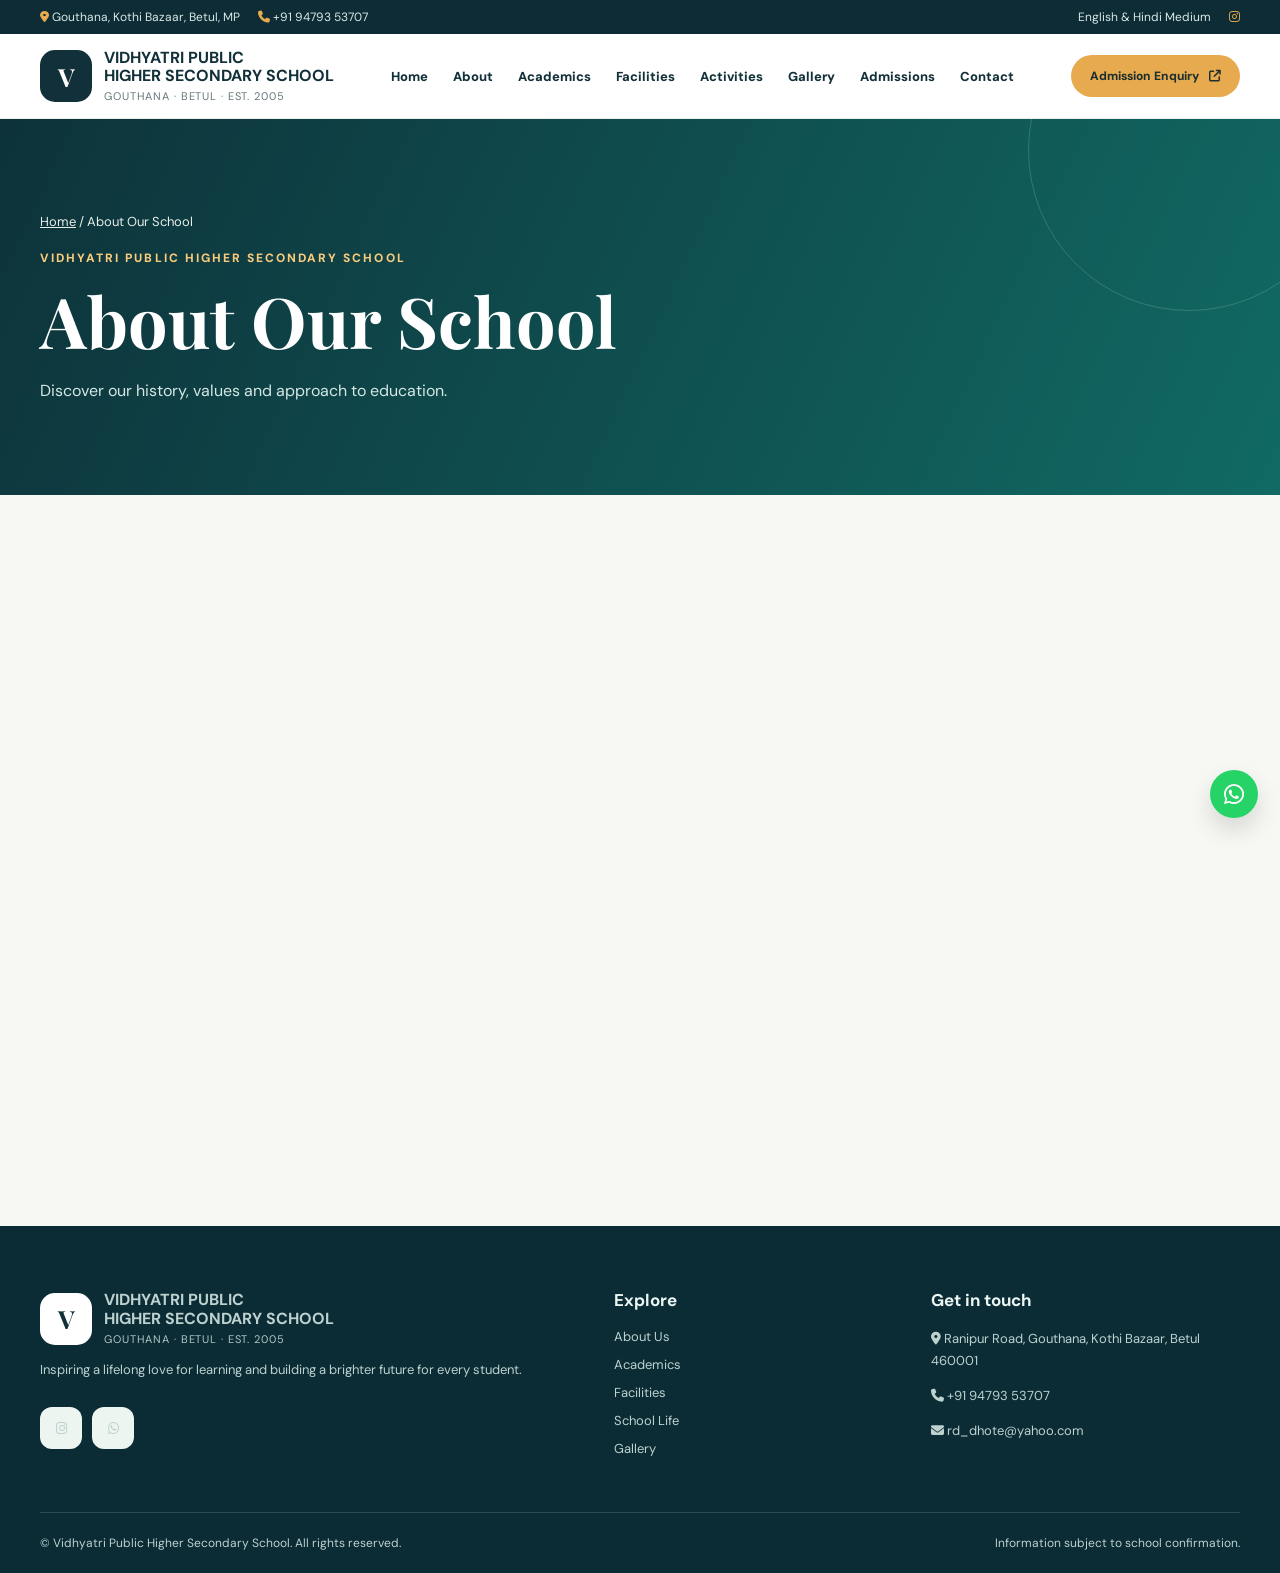
==== about/index.html @ 962dba88 "Add about/index.html for multi-page school website" ====
<!DOCTYPE html><html lang="en"><head><meta charset="UTF-8"><meta name="viewport" content="width=device-width, initial-scale=1"><meta name="theme-color" content="#102d37"><meta name="description" content="Vidhyatri Public Higher Secondary School in Gouthana, Betul. Explore campus, academics, facilities and admissions."><link rel="preconnect" href="https://fonts.googleapis.com"><link rel="preconnect" href="https://fonts.gstatic.com" crossorigin><link href="https://fonts.googleapis.com/css2?family=DM+Sans:wght@400;500;600;700;800&family=Playfair+Display:wght@500;600;700&display=swap" rel="stylesheet"><link rel="stylesheet" href="https://cdnjs.cloudflare.com/ajax/libs/font-awesome/6.7.2/css/all.min.css"><link rel="stylesheet" href="/assets/style.css"><title>About Our School | Vidhyatri Public Higher Secondary School</title></head><body><div class="topbar"><div class="container top-inner"><div class="top-links"><span><i class="fa-solid fa-location-dot"></i> Gouthana, Kothi Bazaar, Betul, MP</span><a href="tel:+919479353707"><i class="fa-solid fa-phone"></i> +91 94793 53707</a></div><div class="top-links"><span>English & Hindi Medium</span><a href="https://www.instagram.com/vidhyatri_public_school_/" target="_blank" rel="noopener" aria-label="Instagram"><i class="fa-brands fa-instagram"></i></a></div></div></div>
<header><div class="container nav-inner"><a class="brand" href="/" aria-label="Vidhyatri school home"><div class="brand-mark">V</div><div><strong>VIDHYATRI PUBLIC<br>HIGHER SECONDARY SCHOOL</strong><span>Gouthana · Betul · Est. 2005</span></div></a><nav class="nav-links" id="nav"><a href="/">Home</a><a href="/about/">About</a><a href="/academics/">Academics</a><a href="/facilities/">Facilities</a><a href="/activities/">Activities</a><a href="/gallery/">Gallery</a><a href="/admissions/">Admissions</a><a href="/contact/">Contact</a></nav><a class="btn btn-primary nav-cta" href="/admissions/">Admission Enquiry <i class="fa-solid fa-arrow-up-right-from-square"></i></a><button class="mobile-toggle" id="menuBtn" aria-label="Toggle navigation" aria-expanded="false" aria-controls="nav"><i class="fa-solid fa-bars"></i></button></div></header>
<main><section class="page-hero"><div class="container"><div class="breadcrumbs"><a href="/">Home</a> / About Our School</div><div class="eyebrow" style="margin-top:20px">Vidhyatri Public Higher Secondary School</div><h1>About Our School</h1><p>Discover our history, values and approach to education.</p></div></section><section class="section" id="about"><div class="container about-grid"><div class="about-images reveal"><img loading="lazy" src="https://images.unsplash.com/photo-1509062522246-3755977927d7?w=950&q=80" alt="Illustrative classroom teaching photograph"><img loading="lazy" class="about-accent" src="https://images.unsplash.com/photo-1497633762265-9d179a990aa6?w=550&q=80" alt="Illustrative books in a library"></div><div class="about-text reveal"><div class="eyebrow">Welcome to Vidhyatri</div><h2>Education with purpose, values with vision.</h2><p>Since 2005, Vidhyatri Public Higher Secondary School has served families in Betul. Our school supports students from their foundational years through higher secondary education, with learning opportunities in both English and Hindi.</p><p>We believe meaningful education brings academics, creativity, sports and personal development together.</p><div class="checks"><span><i class="fa-solid fa-circle-check"></i> Co-educational learning</span><span><i class="fa-solid fa-circle-check"></i> English & Hindi medium</span><span><i class="fa-solid fa-circle-check"></i> Holistic development</span><span><i class="fa-solid fa-circle-check"></i> Cultural participation</span></div><a class="btn btn-outline" href="/contact/">Connect With Us <i class="fa-solid fa-arrow-right"></i></a></div></div></section></main><footer class="footer"><div class="container"><div class="footer-grid"><div><a class="brand" href="/"><div class="brand-mark" style="background:#fff;color:#123039">V</div><div><strong>VIDHYATRI PUBLIC<br>HIGHER SECONDARY SCHOOL</strong><span style="color:#afc6c4">Gouthana · Betul · Est. 2005</span></div></a><p>Inspiring a lifelong love for learning and building a brighter future for every student.</p><div class="socials"><a href="https://www.instagram.com/vidhyatri_public_school_/" target="_blank" rel="noopener" aria-label="Instagram"><i class="fa-brands fa-instagram"></i></a><a href="https://wa.me/919479353707" target="_blank" rel="noopener" aria-label="WhatsApp"><i class="fa-brands fa-whatsapp"></i></a></div></div><div><h3>Explore</h3><div class="footer-links"><a href="/about/">About Us</a><a href="/academics/">Academics</a><a href="/facilities/">Facilities</a><a href="/activities/">School Life</a><a href="/gallery/">Gallery</a></div></div><div><h3>Get in touch</h3><p><i class="fa-solid fa-location-dot"></i> Ranipur Road, Gouthana, Kothi Bazaar, Betul 460001</p><p><a href="tel:+919479353707"><i class="fa-solid fa-phone"></i> +91 94793 53707</a></p><p><a href="mailto:rd_dhote@yahoo.com"><i class="fa-solid fa-envelope"></i> rd_dhote@yahoo.com</a></p></div></div><div class="footer-bottom"><span>© <span id="year"></span> Vidhyatri Public Higher Secondary School. All rights reserved.</span><span>Information subject to school confirmation.</span></div></div></footer>
<a class="whatsapp" href="https://wa.me/919479353707?text=Hello%2C%20I%20have%20an%20enquiry%20about%20Vidhyatri%20Public%20School." target="_blank" rel="noopener" aria-label="Chat with school on WhatsApp"><i class="fa-brands fa-whatsapp"></i></a><button class="up" id="toTop" aria-label="Scroll to top"><i class="fa-solid fa-arrow-up"></i></button><div id="lightbox" class="lightbox" role="dialog" aria-modal="true" aria-label="Gallery photo"><button aria-label="Close photo" id="closeLightbox">×</button><img src="" alt="" id="lightboxImage"></div>
<script src="/assets/site.js" defer></script></body></html>
---- assets/style.css ----
:root{--ink:#123039;--muted:#66777b;--teal:#0a796e;--gold:#e7aa4e;--paper:#f7f8f3;--line:#e4e9e4;--white:#fff;--radius:22px;scroll-behavior:smooth}
*{box-sizing:border-box}body{margin:0;color:var(--ink);font-family:'DM Sans',sans-serif;background:var(--paper)}a{text-decoration:none;color:inherit}button,input,textarea,select{font:inherit}button{cursor:pointer}img{display:block;width:100%;object-fit:cover}p{line-height:1.7}.container{width:min(1200px,calc(100% - 44px));margin:auto}.eyebrow{color:var(--teal);font-size:12px;font-weight:800;letter-spacing:.17em;text-transform:uppercase}.section{padding:88px 0}.section-head{display:flex;justify-content:space-between;align-items:end;gap:24px;margin-bottom:32px}.section-head p{max-width:460px;color:var(--muted);margin:0}h1,h2,h3{margin:0;line-height:1.15}h1,h2,.serif{font-family:'Playfair Display',serif}h2{font-size:clamp(32px,4.3vw,52px);margin:12px 0 18px}h3{font-size:21px}small{font-size:12px}.btn{display:inline-flex;align-items:center;justify-content:center;gap:10px;border-radius:999px;padding:14px 22px;font-weight:800;border:1px solid transparent;transition:transform .2s,background .2s}.btn:hover{transform:translateY(-3px)}.btn-primary{background:var(--gold);color:#1d302e}.btn-light{background:#fff;color:var(--ink)}.btn-outline{border-color:#b9d7ce;color:var(--teal)}.topbar{background:#0e2c35;color:#d9e8e7;padding:9px 0;font-size:12px}.top-inner,.top-links,.nav-inner,.nav-links,.brand,.hero-actions,.socials,.footer-bottom{display:flex;align-items:center;gap:18px}.top-inner{justify-content:space-between}.topbar i{color:var(--gold)}header{position:sticky;top:0;z-index:80;background:rgba(255,255,255,.97);backdrop-filter:blur(15px);border-bottom:1px solid #ebefec}.nav-inner{height:84px;justify-content:space-between}.brand{gap:12px;min-width:0}.brand-mark{background:var(--ink);border-radius:15px;width:52px;height:52px;display:grid;place-items:center;color:#fff;font-family:'Playfair Display',serif;font-size:25px;font-weight:700;flex:none}.brand strong{font-size:16px;display:block;line-height:1.15}.brand span{display:block;color:var(--muted);font-size:11px;margin-top:4px;letter-spacing:.08em;text-transform:uppercase}.nav-links{gap:25px;font-size:13px;font-weight:800}.nav-links a:hover,.nav-links a.active{color:var(--teal)}.mobile-toggle{display:none;border:0;background:none;font-size:24px;color:var(--ink)}.nav-cta{padding:12px 18px;font-size:12px}
.hero{position:relative;min-height:670px;background:#173841;color:#fff;overflow:hidden;display:flex;align-items:center}.hero-image{position:absolute;inset:0;background:linear-gradient(90deg,rgba(8,36,44,.97) 0%,rgba(8,36,44,.87) 43%,rgba(8,36,44,.25) 100%),url('https://images.unsplash.com/photo-1427504494785-3a9ca7044f45?w=1600&q=85') center/cover}.hero:after{content:'';position:absolute;right:-110px;bottom:-240px;width:530px;height:530px;border:1px solid rgba(255,255,255,.15);border-radius:50%;pointer-events:none}.hero-content{position:relative;z-index:1;padding:100px 0}.hero .eyebrow{color:#f6ce8b}.hero h1{max-width:770px;font-size:clamp(42px,6.7vw,82px);letter-spacing:-.03em}.hero h1 em{font-style:normal;color:#f6bb64}.hero p{max-width:620px;color:#d6e4e2;font-size:17px}.hero-actions{margin-top:32px;flex-wrap:wrap}.hero-note{margin-top:60px;display:flex;gap:36px;flex-wrap:wrap}.hero-note strong{display:block;font-size:26px}.hero-note span{font-size:12px;color:#cad9d6}.float-card{position:absolute;right:7%;bottom:55px;z-index:2;background:#fff;color:var(--ink);padding:20px 24px;border-radius:18px;box-shadow:0 20px 50px #0003;max-width:220px}.float-card i{font-size:25px;color:var(--teal);margin-bottom:10px}.float-card strong{display:block}.float-card span{font-size:12px;color:var(--muted)}.ticker{background:var(--gold);overflow:hidden;color:#243a37;padding:15px 0;font-size:13px;font-weight:800}.ticker-track{display:flex;gap:65px;width:max-content;animation:marquee 35s linear infinite}.ticker-track span{white-space:nowrap}.ticker-track i{margin-right:12px}@keyframes marquee{to{transform:translateX(-50%)}}.grid-3{display:grid;grid-template-columns:repeat(3,minmax(0,1fr));gap:22px}.grid-4{display:grid;grid-template-columns:repeat(4,minmax(0,1fr));gap:18px}.feature,.academic-card,.event-card,.contact-card{background:#fff;border:1px solid var(--line);border-radius:var(--radius);overflow:hidden;transition:transform .25s,box-shadow .25s}.feature:hover,.academic-card:hover,.event-card:hover{transform:translateY(-7px);box-shadow:0 20px 40px #10352b12}.feature{padding:28px}.iconbox{width:54px;height:54px;display:grid;place-items:center;background:#e8f5ef;color:var(--teal);border-radius:16px;font-size:23px;margin-bottom:21px}.feature p,.academic-card p,.event-card p{color:var(--muted);font-size:14px}.about-grid{display:grid;grid-template-columns:1fr 1fr;gap:65px;align-items:center}.about-images{position:relative;padding:0 55px 50px 0}.about-images>img{height:470px;border-radius:26px}.about-accent{position:absolute;bottom:0;right:0;border:8px solid var(--paper);border-radius:24px;width:48%;height:235px;object-fit:cover}.about-text>p{color:var(--muted)}.checks{display:grid;grid-template-columns:1fr 1fr;gap:14px;margin:26px 0}.checks span{display:flex;align-items:center;gap:9px;font-weight:700;font-size:13px}.checks i{color:var(--teal)}.dark-section{background:#12343d;color:white}.dark-section .eyebrow{color:#f5bf6d}.dark-section .section-head p{color:#c3d8d7}.academic-card{color:var(--ink)}.academic-card img{height:225px}.academic-body{padding:25px}.academic-body .pill{font-size:11px;font-weight:800;color:var(--teal);letter-spacing:.08em;margin-bottom:12px;display:block}.academic-body h3{margin-bottom:9px}.academic-body a{font-size:13px;font-weight:800;color:var(--teal)}.facilities{background:#edf4ef}.facility-icon{font-size:28px;color:var(--teal);margin-bottom:16px}.facility{background:white;padding:25px;border-radius:19px;border:1px solid var(--line)}.facility h3{font-size:17px}.facility p{font-size:13px;color:var(--muted);margin-bottom:0}.event-card img{height:210px}.event-body{padding:22px}.event-tag{color:var(--teal);font-size:12px;font-weight:800}.gallery-controls{display:flex;gap:10px;flex-wrap:wrap;margin-bottom:25px}.filter{border:1px solid var(--line);background:white;padding:10px 18px;border-radius:99px;font-weight:800;color:var(--muted);font-size:12px}.filter.active{background:var(--ink);color:white}.gallery-grid{display:grid;grid-template-columns:repeat(3,minmax(0,1fr));gap:17px}.gallery-item{position:relative;border:0;padding:0;border-radius:18px;overflow:hidden;background:#e4e9e6;text-align:left}.gallery-item img{height:240px;transition:transform .35s}.gallery-item:hover img{transform:scale(1.05)}.gallery-item span{position:absolute;left:15px;bottom:15px;background:#fff;padding:9px 12px;border-radius:10px;font-weight:800;font-size:12px}.photo-note{color:var(--muted);font-size:12px;margin-top:17px}.admission-banner{background:#0b756b;color:#fff;border-radius:30px;padding:54px;display:flex;align-items:center;justify-content:space-between;gap:35px}.admission-banner h2{margin-bottom:8px}.admission-banner p{color:#e0f2ed;max-width:650px}.contact-grid{display:grid;grid-template-columns:.85fr 1.15fr;gap:28px}.contact-card{padding:32px}.contact-list{display:grid;gap:23px;margin-top:25px}.contact-list>div{display:flex;gap:17px;align-items:start}.contact-list i{color:var(--teal);font-size:20px;width:24px;margin-top:4px}.contact-list strong{display:block}.contact-list span,.contact-list a{color:var(--muted);font-size:14px;line-height:1.6}.socials{margin-top:26px;gap:10px}.socials a{background:#edf5f1;width:42px;height:42px;border-radius:12px;display:grid;place-items:center;color:var(--teal)}.socials a:hover{background:var(--teal);color:white}.map-frame{width:100%;height:100%;min-height:395px;border:0;border-radius:var(--radius)}.map-wrap{background:#fff;padding:8px;border-radius:var(--radius);border:1px solid var(--line)}.faq{max-width:850px;margin:auto}.faq details{background:white;border:1px solid var(--line);padding:22px 25px;margin-bottom:13px;border-radius:16px}.faq summary{cursor:pointer;font-weight:800}.faq p{color:var(--muted);margin-bottom:0}.footer{background:#0b2c35;color:#ecf6f3;padding:65px 0 22px}.footer-grid{display:grid;grid-template-columns:2fr 1fr 1.2fr;gap:60px}.footer p,.footer a,.footer small{color:#bdd1cf;font-size:13px}.footer h3{font-size:17px;margin-bottom:17px}.footer-links{display:grid;gap:11px}.footer-links a:hover{color:var(--gold)}.footer-bottom{border-top:1px solid #ffffff24;margin-top:55px;padding-top:22px;justify-content:space-between;color:#bdd1cf;font-size:12px;flex-wrap:wrap}.up{position:fixed;bottom:22px;right:22px;width:48px;height:48px;border:0;border-radius:50%;background:var(--gold);color:var(--ink);box-shadow:0 10px 24px #0002;display:none;z-index:70}.up.visible{display:block}.whatsapp{position:fixed;bottom:82px;right:22px;background:#25d366;color:white;width:48px;height:48px;border-radius:50%;display:grid;place-items:center;font-size:23px;z-index:70;box-shadow:0 12px 25px #0002}.reveal{opacity:0;transform:translateY(24px);transition:opacity .65s,transform .65s}.reveal.show{opacity:1;transform:none}.lightbox{position:fixed;inset:0;background:#071d22ef;z-index:120;display:none;place-items:center;padding:24px}.lightbox.open{display:grid}.lightbox img{max-height:82vh;max-width:100%;width:auto;border-radius:16px}.lightbox button{position:absolute;right:20px;top:20px;border:0;background:white;border-radius:50%;width:40px;height:40px;font-size:23px}
@media(max-width:1050px){.nav-links{gap:13px}.nav-links a{font-size:12px}.nav-cta{display:none}.float-card{display:none}.grid-4{grid-template-columns:repeat(2,1fr)}}@media(max-width:800px){.topbar{display:none}.nav-inner{height:74px}.mobile-toggle{display:block}.nav-links{display:none;position:absolute;top:74px;left:0;right:0;padding:18px 22px 25px;background:white;box-shadow:0 22px 30px #0002;flex-direction:column;align-items:stretch;gap:0}.nav-links.open{display:flex}.nav-links a{padding:13px 0;font-size:14px;border-bottom:1px solid #edf1ee}.hero{min-height:640px}.hero-content{padding:80px 0}.hero-note{margin-top:40px}.about-grid,.contact-grid{grid-template-columns:1fr}.about-grid{gap:35px}.section{padding:65px 0}.grid-3{grid-template-columns:repeat(2,minmax(0,1fr))}.footer-grid{grid-template-columns:1fr 1fr;gap:28px}.footer-grid>div:first-child{grid-column:1/-1}.admission-banner{padding:35px;flex-direction:column;align-items:start}.gallery-grid{grid-template-columns:repeat(2,1fr)}}@media(max-width:540px){.container{width:calc(100% - 32px)}.brand-mark{height:44px;width:44px;font-size:22px}.brand strong{font-size:13px}.brand span{font-size:9px}.hero h1{font-size:43px}.hero p{font-size:14px}.hero-note{gap:20px}.hero-note strong{font-size:22px}.section-head{display:block}.grid-3,.grid-4,.gallery-grid{grid-template-columns:1fr}.about-images{padding-right:35px}.about-images>img{height:330px}.about-accent{height:150px}.checks{grid-template-columns:1fr}.gallery-item img{height:245px}.footer-grid{grid-template-columns:1fr}.footer-grid>div:first-child{grid-column:auto}.contact-card{padding:23px}.admission-banner{padding:29px}.map-frame{min-height:320px}.hero-actions .btn{width:100%}}@media(prefers-reduced-motion:reduce){*,*:before,*:after{animation:none!important;scroll-behavior:auto!important;transition:none!important}.reveal{opacity:1;transform:none}}

.page-hero{background:linear-gradient(115deg,#0d323a,#116a64);color:#fff;padding:94px 0 75px;position:relative;overflow:hidden}.page-hero:after{content:"";position:absolute;width:320px;height:320px;border:1px solid #ffffff29;border-radius:50%;right:-70px;top:-130px}.page-hero h1{font-size:clamp(42px,6vw,70px);margin:14px 0}.page-hero p{color:#d5e8e3;font-size:16px;max-width:680px}.page-hero .eyebrow{color:#facb7b}.breadcrumbs{font-size:13px;color:#e7eee9}.breadcrumbs a{text-decoration:underline}.page-hero .container{position:relative;z-index:1}.nav-links a.active{color:var(--teal)}
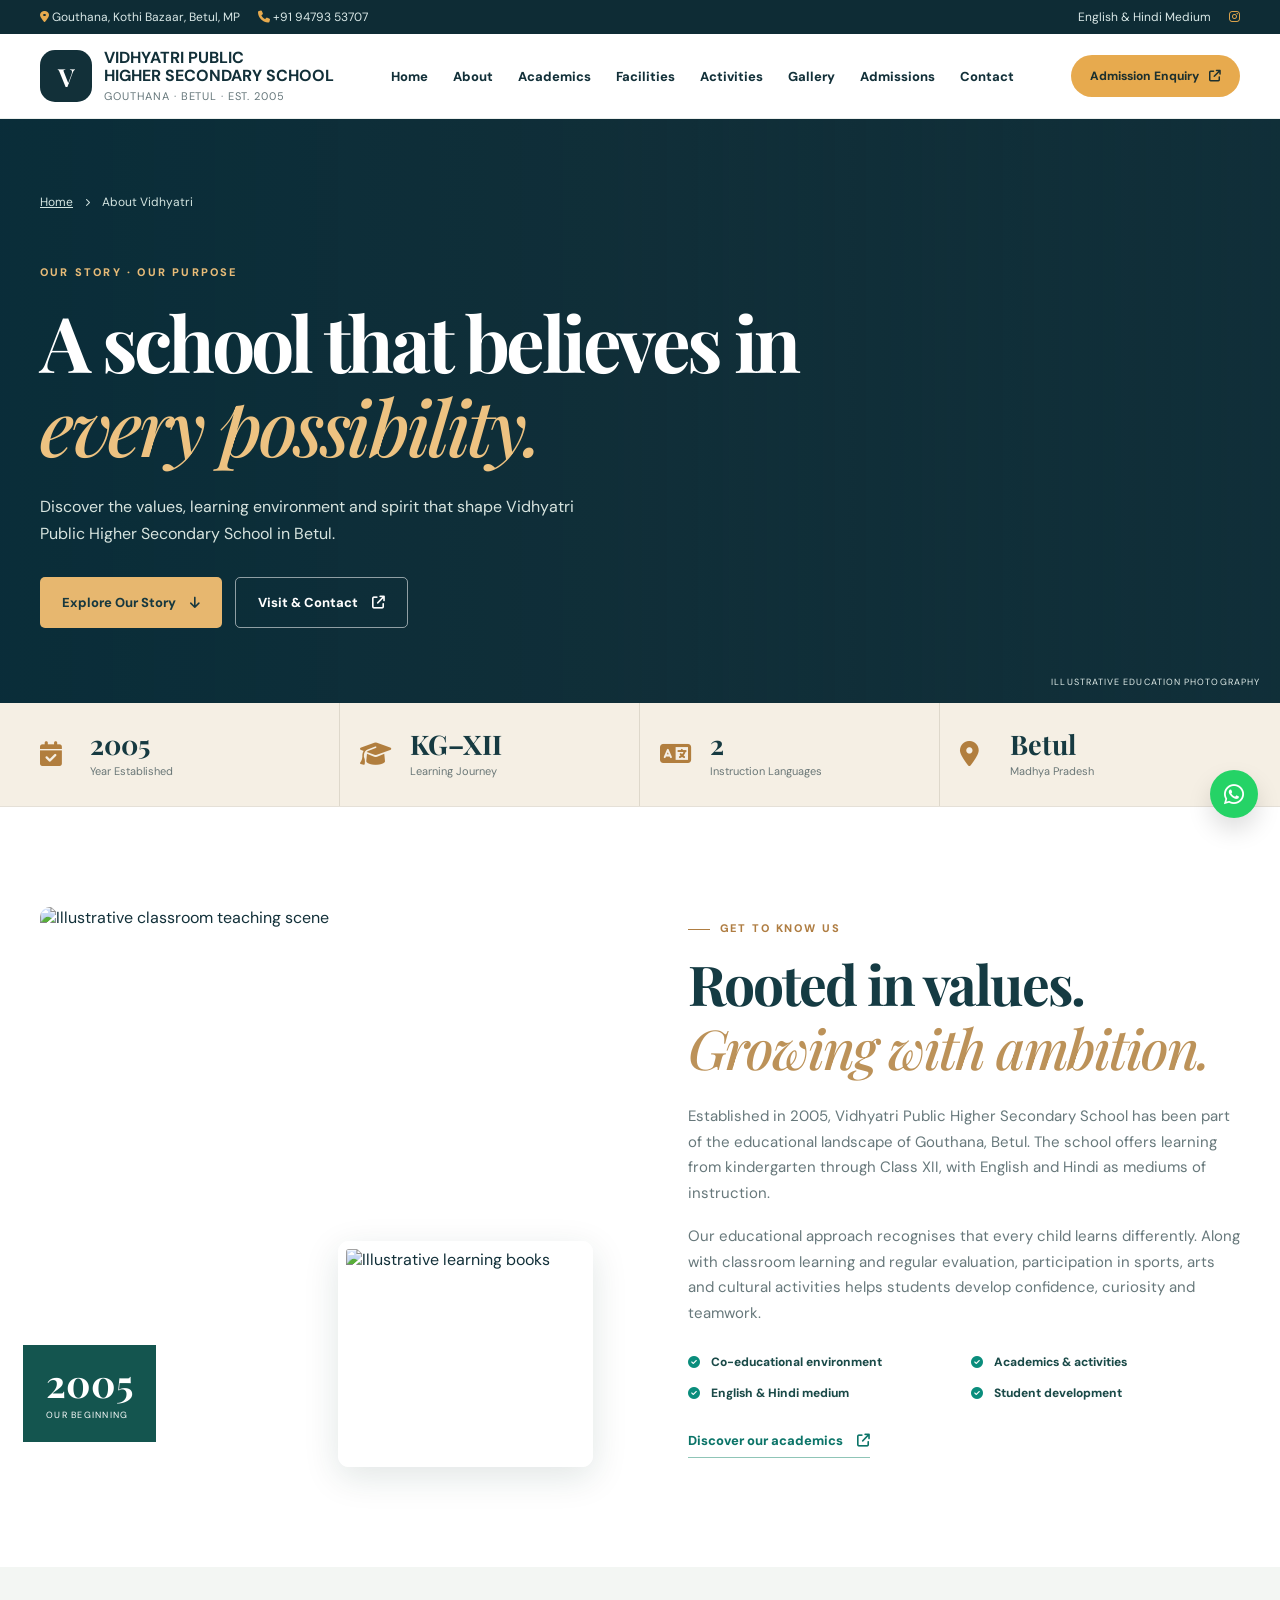
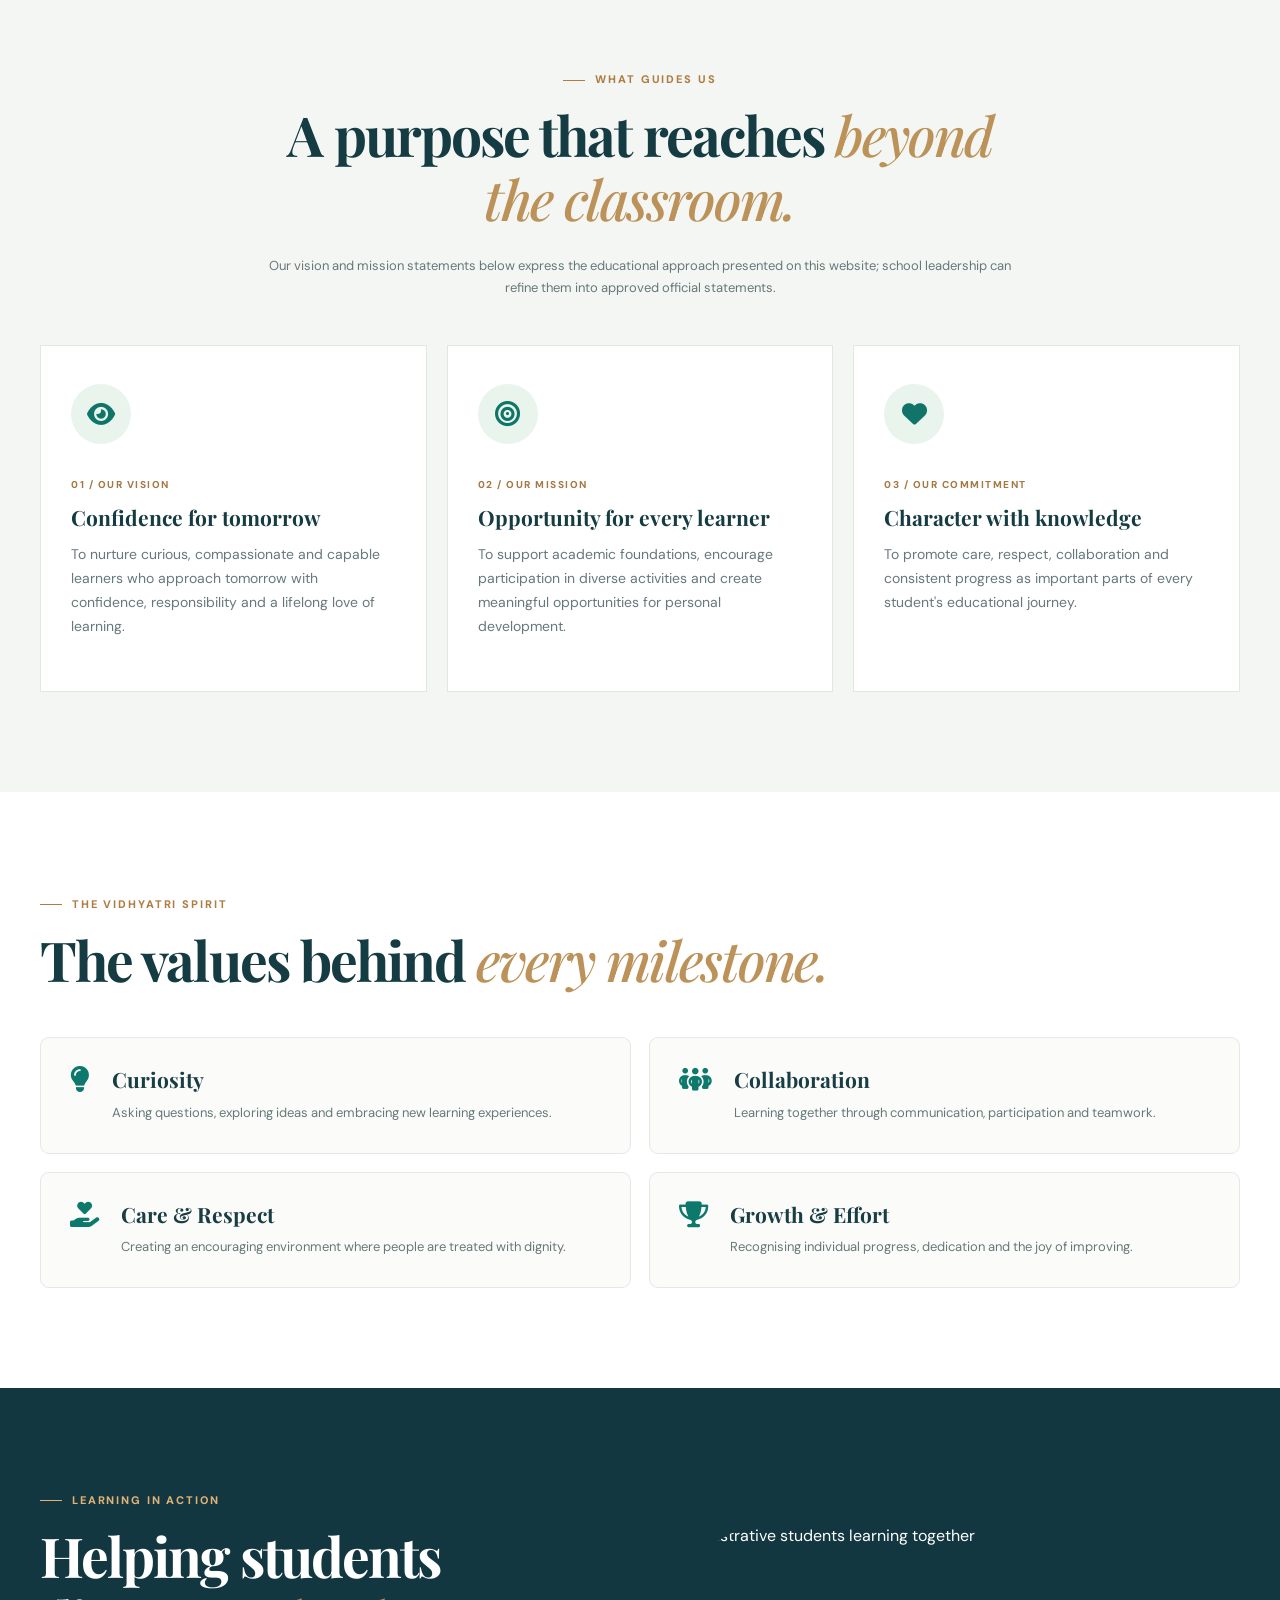
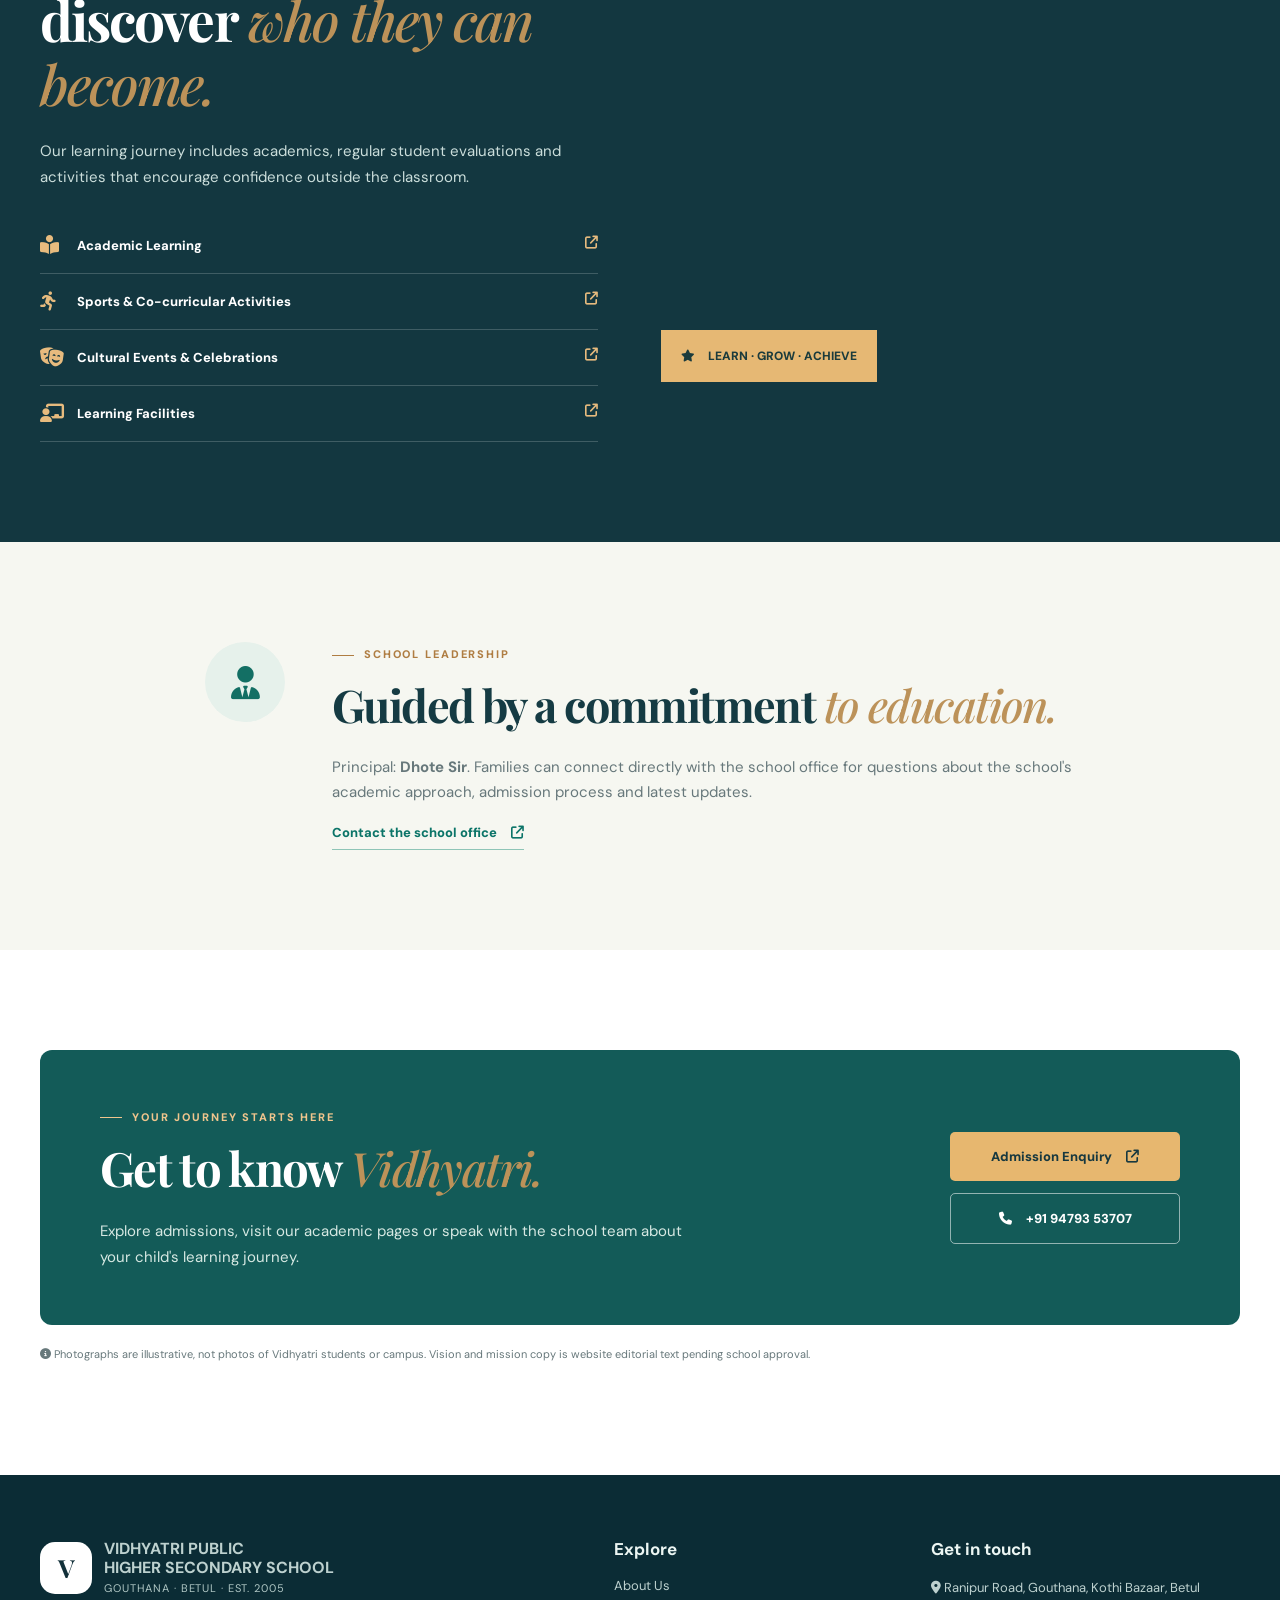
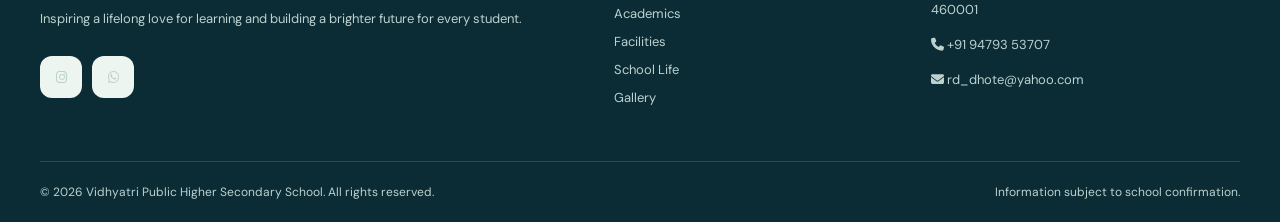
==== commit 086d2e54: "Redesign About page with school history, values, mission and leadership" ====
--- a/about/index.html
+++ b/about/index.html
@@ -1,5 +1,14 @@
 <!DOCTYPE html><html lang="en"><head><meta charset="UTF-8"><meta name="viewport" content="width=device-width, initial-scale=1"><meta name="theme-color" content="#102d37"><meta name="description" content="Vidhyatri Public Higher Secondary School in Gouthana, Betul. Explore campus, academics, facilities and admissions."><link rel="preconnect" href="https://fonts.googleapis.com"><link rel="preconnect" href="https://fonts.gstatic.com" crossorigin><link href="https://fonts.googleapis.com/css2?family=DM+Sans:wght@400;500;600;700;800&family=Playfair+Display:wght@500;600;700&display=swap" rel="stylesheet"><link rel="stylesheet" href="https://cdnjs.cloudflare.com/ajax/libs/font-awesome/6.7.2/css/all.min.css"><link rel="stylesheet" href="/assets/style.css"><title>About Our School | Vidhyatri Public Higher Secondary School</title></head><body><div class="topbar"><div class="container top-inner"><div class="top-links"><span><i class="fa-solid fa-location-dot"></i> Gouthana, Kothi Bazaar, Betul, MP</span><a href="tel:+919479353707"><i class="fa-solid fa-phone"></i> +91 94793 53707</a></div><div class="top-links"><span>English & Hindi Medium</span><a href="https://www.instagram.com/vidhyatri_public_school_/" target="_blank" rel="noopener" aria-label="Instagram"><i class="fa-brands fa-instagram"></i></a></div></div></div>
 <header><div class="container nav-inner"><a class="brand" href="/" aria-label="Vidhyatri school home"><div class="brand-mark">V</div><div><strong>VIDHYATRI PUBLIC<br>HIGHER SECONDARY SCHOOL</strong><span>Gouthana · Betul · Est. 2005</span></div></a><nav class="nav-links" id="nav"><a href="/">Home</a><a href="/about/">About</a><a href="/academics/">Academics</a><a href="/facilities/">Facilities</a><a href="/activities/">Activities</a><a href="/gallery/">Gallery</a><a href="/admissions/">Admissions</a><a href="/contact/">Contact</a></nav><a class="btn btn-primary nav-cta" href="/admissions/">Admission Enquiry <i class="fa-solid fa-arrow-up-right-from-square"></i></a><button class="mobile-toggle" id="menuBtn" aria-label="Toggle navigation" aria-expanded="false" aria-controls="nav"><i class="fa-solid fa-bars"></i></button></div></header>
-<main><section class="page-hero"><div class="container"><div class="breadcrumbs"><a href="/">Home</a> / About Our School</div><div class="eyebrow" style="margin-top:20px">Vidhyatri Public Higher Secondary School</div><h1>About Our School</h1><p>Discover our history, values and approach to education.</p></div></section><section class="section" id="about"><div class="container about-grid"><div class="about-images reveal"><img loading="lazy" src="https://images.unsplash.com/photo-1509062522246-3755977927d7?w=950&q=80" alt="Illustrative classroom teaching photograph"><img loading="lazy" class="about-accent" src="https://images.unsplash.com/photo-1497633762265-9d179a990aa6?w=550&q=80" alt="Illustrative books in a library"></div><div class="about-text reveal"><div class="eyebrow">Welcome to Vidhyatri</div><h2>Education with purpose, values with vision.</h2><p>Since 2005, Vidhyatri Public Higher Secondary School has served families in Betul. Our school supports students from their foundational years through higher secondary education, with learning opportunities in both English and Hindi.</p><p>We believe meaningful education brings academics, creativity, sports and personal development together.</p><div class="checks"><span><i class="fa-solid fa-circle-check"></i> Co-educational learning</span><span><i class="fa-solid fa-circle-check"></i> English & Hindi medium</span><span><i class="fa-solid fa-circle-check"></i> Holistic development</span><span><i class="fa-solid fa-circle-check"></i> Cultural participation</span></div><a class="btn btn-outline" href="/contact/">Connect With Us <i class="fa-solid fa-arrow-right"></i></a></div></div></section></main><footer class="footer"><div class="container"><div class="footer-grid"><div><a class="brand" href="/"><div class="brand-mark" style="background:#fff;color:#123039">V</div><div><strong>VIDHYATRI PUBLIC<br>HIGHER SECONDARY SCHOOL</strong><span style="color:#afc6c4">Gouthana · Betul · Est. 2005</span></div></a><p>Inspiring a lifelong love for learning and building a brighter future for every student.</p><div class="socials"><a href="https://www.instagram.com/vidhyatri_public_school_/" target="_blank" rel="noopener" aria-label="Instagram"><i class="fa-brands fa-instagram"></i></a><a href="https://wa.me/919479353707" target="_blank" rel="noopener" aria-label="WhatsApp"><i class="fa-brands fa-whatsapp"></i></a></div></div><div><h3>Explore</h3><div class="footer-links"><a href="/about/">About Us</a><a href="/academics/">Academics</a><a href="/facilities/">Facilities</a><a href="/activities/">School Life</a><a href="/gallery/">Gallery</a></div></div><div><h3>Get in touch</h3><p><i class="fa-solid fa-location-dot"></i> Ranipur Road, Gouthana, Kothi Bazaar, Betul 460001</p><p><a href="tel:+919479353707"><i class="fa-solid fa-phone"></i> +91 94793 53707</a></p><p><a href="mailto:rd_dhote@yahoo.com"><i class="fa-solid fa-envelope"></i> rd_dhote@yahoo.com</a></p></div></div><div class="footer-bottom"><span>© <span id="year"></span> Vidhyatri Public Higher Secondary School. All rights reserved.</span><span>Information subject to school confirmation.</span></div></div></footer>
+<main class="about-premium">
+<section class="ap-hero"><div class="ap-hero-bg"></div><div class="container ap-hero-content"><div class="ap-crumb"><a href="/">Home</a><i class="fa-solid fa-chevron-right"></i> About Vidhyatri</div><span class="ap-eyebrow">OUR STORY · OUR PURPOSE</span><h1>A school that believes in <em>every possibility.</em></h1><p>Discover the values, learning environment and spirit that shape Vidhyatri Public Higher Secondary School in Betul.</p><div class="ap-hero-actions"><a class="ap-btn gold" href="#our-story">Explore Our Story <i class="fa-solid fa-arrow-down"></i></a><a class="ap-btn outline" href="/contact/">Visit &amp; Contact <i class="fa-solid fa-arrow-up-right-from-square"></i></a></div></div><div class="ap-hero-caption">ILLUSTRATIVE EDUCATION PHOTOGRAPHY</div></section>
+<div class="ap-facts"><div class="container ap-facts-grid"><div><i class="fa-solid fa-calendar-check"></i><strong>2005</strong><span>Year Established</span></div><div><i class="fa-solid fa-graduation-cap"></i><strong>KG–XII</strong><span>Learning Journey</span></div><div><i class="fa-solid fa-language"></i><strong>2</strong><span>Instruction Languages</span></div><div><i class="fa-solid fa-location-dot"></i><strong>Betul</strong><span>Madhya Pradesh</span></div></div></div>
+<section class="ap-section ap-story" id="our-story"><div class="container ap-story-grid"><div class="ap-story-media reveal"><div class="ap-img-tall"><img loading="lazy" src="https://images.unsplash.com/photo-1509062522246-3755977927d7?w=1000&q=85" alt="Illustrative classroom teaching scene"></div><div class="ap-img-overlay"><img loading="lazy" src="https://images.unsplash.com/photo-1497633762265-9d179a990aa6?w=550&q=80" alt="Illustrative learning books"></div><div class="ap-year"><strong>2005</strong><small>OUR BEGINNING</small></div></div><div class="ap-story-copy reveal"><span class="ap-label">GET TO KNOW US</span><h2>Rooted in values. <em>Growing with ambition.</em></h2><p>Established in 2005, Vidhyatri Public Higher Secondary School has been part of the educational landscape of Gouthana, Betul. The school offers learning from kindergarten through Class XII, with English and Hindi as mediums of instruction.</p><p>Our educational approach recognises that every child learns differently. Along with classroom learning and regular evaluation, participation in sports, arts and cultural activities helps students develop confidence, curiosity and teamwork.</p><div class="ap-checks"><span><i class="fa-solid fa-check-circle"></i> Co-educational environment</span><span><i class="fa-solid fa-check-circle"></i> Academics &amp; activities</span><span><i class="fa-solid fa-check-circle"></i> English &amp; Hindi medium</span><span><i class="fa-solid fa-check-circle"></i> Student development</span></div><a class="ap-text-link" href="/academics/">Discover our academics <i class="fa-solid fa-arrow-up-right-from-square"></i></a></div></div></section>
+<section class="ap-section ap-principles"><div class="container"><div class="ap-heading reveal"><span class="ap-label">WHAT GUIDES US</span><h2>A purpose that reaches <em>beyond the classroom.</em></h2><p>Our vision and mission statements below express the educational approach presented on this website; school leadership can refine them into approved official statements.</p></div><div class="ap-principle-grid"><article class="ap-principle-card reveal"><div class="ap-principle-icon"><i class="fa-solid fa-eye"></i></div><span>01 / OUR VISION</span><h3>Confidence for tomorrow</h3><p>To nurture curious, compassionate and capable learners who approach tomorrow with confidence, responsibility and a lifelong love of learning.</p></article><article class="ap-principle-card reveal"><div class="ap-principle-icon"><i class="fa-solid fa-bullseye"></i></div><span>02 / OUR MISSION</span><h3>Opportunity for every learner</h3><p>To support academic foundations, encourage participation in diverse activities and create meaningful opportunities for personal development.</p></article><article class="ap-principle-card reveal"><div class="ap-principle-icon"><i class="fa-solid fa-heart"></i></div><span>03 / OUR COMMITMENT</span><h3>Character with knowledge</h3><p>To promote care, respect, collaboration and consistent progress as important parts of every student's educational journey.</p></article></div></div></section>
+<section class="ap-section ap-values"><div class="container"><div class="ap-heading left reveal"><span class="ap-label">THE VIDHYATRI SPIRIT</span><h2>The values behind <em>every milestone.</em></h2></div><div class="ap-values-grid"><div class="ap-value reveal"><i class="fa-solid fa-lightbulb"></i><div><h3>Curiosity</h3><p>Asking questions, exploring ideas and embracing new learning experiences.</p></div></div><div class="ap-value reveal"><i class="fa-solid fa-people-group"></i><div><h3>Collaboration</h3><p>Learning together through communication, participation and teamwork.</p></div></div><div class="ap-value reveal"><i class="fa-solid fa-hand-holding-heart"></i><div><h3>Care &amp; Respect</h3><p>Creating an encouraging environment where people are treated with dignity.</p></div></div><div class="ap-value reveal"><i class="fa-solid fa-trophy"></i><div><h3>Growth &amp; Effort</h3><p>Recognising individual progress, dedication and the joy of improving.</p></div></div></div></div></section>
+<section class="ap-section ap-experience"><div class="container ap-experience-grid"><div class="ap-experience-copy reveal"><span class="ap-label">LEARNING IN ACTION</span><h2>Helping students discover <em>who they can become.</em></h2><p>Our learning journey includes academics, regular student evaluations and activities that encourage confidence outside the classroom.</p><div class="ap-experience-items"><a href="/academics/"><span><i class="fa-solid fa-book-open-reader"></i> Academic Learning</span><i class="fa-solid fa-arrow-up-right-from-square"></i></a><a href="/activities/"><span><i class="fa-solid fa-person-running"></i> Sports &amp; Co-curricular Activities</span><i class="fa-solid fa-arrow-up-right-from-square"></i></a><a href="/gallery/"><span><i class="fa-solid fa-masks-theater"></i> Cultural Events &amp; Celebrations</span><i class="fa-solid fa-arrow-up-right-from-square"></i></a><a href="/facilities/"><span><i class="fa-solid fa-chalkboard-user"></i> Learning Facilities</span><i class="fa-solid fa-arrow-up-right-from-square"></i></a></div></div><div class="ap-experience-photo reveal"><img loading="lazy" src="https://images.unsplash.com/photo-1503676260728-1c00da094a0b?w=1000&q=85" alt="Illustrative students learning together"><div class="ap-photo-tag"><i class="fa-solid fa-star"></i> LEARN · GROW · ACHIEVE</div></div></div></section>
+<section class="ap-section ap-leadership"><div class="container ap-leadership-inner reveal"><div class="ap-leadership-icon"><i class="fa-solid fa-user-tie"></i></div><div><span class="ap-label">SCHOOL LEADERSHIP</span><h2>Guided by a commitment <em>to education.</em></h2><p>Principal: <strong>Dhote Sir</strong>. Families can connect directly with the school office for questions about the school's academic approach, admission process and latest updates.</p><a class="ap-text-link" href="/contact/">Contact the school office <i class="fa-solid fa-arrow-up-right-from-square"></i></a></div></div></section>
+<section class="ap-section ap-cta"><div class="container"><div class="ap-cta-panel reveal"><div><span class="ap-label">YOUR JOURNEY STARTS HERE</span><h2>Get to know <em>Vidhyatri.</em></h2><p>Explore admissions, visit our academic pages or speak with the school team about your child's learning journey.</p></div><div class="ap-cta-actions"><a class="ap-btn gold" href="/admissions/">Admission Enquiry <i class="fa-solid fa-arrow-up-right-from-square"></i></a><a class="ap-btn outline" href="tel:+919479353707"><i class="fa-solid fa-phone"></i> +91 94793 53707</a></div></div><p class="ap-disclaimer"><i class="fa-solid fa-circle-info"></i> Photographs are illustrative, not photos of Vidhyatri students or campus. Vision and mission copy is website editorial text pending school approval.</p></div></section>
+</main><footer class="footer"><div class="container"><div class="footer-grid"><div><a class="brand" href="/"><div class="brand-mark" style="background:#fff;color:#123039">V</div><div><strong>VIDHYATRI PUBLIC<br>HIGHER SECONDARY SCHOOL</strong><span style="color:#afc6c4">Gouthana · Betul · Est. 2005</span></div></a><p>Inspiring a lifelong love for learning and building a brighter future for every student.</p><div class="socials"><a href="https://www.instagram.com/vidhyatri_public_school_/" target="_blank" rel="noopener" aria-label="Instagram"><i class="fa-brands fa-instagram"></i></a><a href="https://wa.me/919479353707" target="_blank" rel="noopener" aria-label="WhatsApp"><i class="fa-brands fa-whatsapp"></i></a></div></div><div><h3>Explore</h3><div class="footer-links"><a href="/about/">About Us</a><a href="/academics/">Academics</a><a href="/facilities/">Facilities</a><a href="/activities/">School Life</a><a href="/gallery/">Gallery</a></div></div><div><h3>Get in touch</h3><p><i class="fa-solid fa-location-dot"></i> Ranipur Road, Gouthana, Kothi Bazaar, Betul 460001</p><p><a href="tel:+919479353707"><i class="fa-solid fa-phone"></i> +91 94793 53707</a></p><p><a href="mailto:rd_dhote@yahoo.com"><i class="fa-solid fa-envelope"></i> rd_dhote@yahoo.com</a></p></div></div><div class="footer-bottom"><span>© <span id="year"></span> Vidhyatri Public Higher Secondary School. All rights reserved.</span><span>Information subject to school confirmation.</span></div></div></footer>
 <a class="whatsapp" href="https://wa.me/919479353707?text=Hello%2C%20I%20have%20an%20enquiry%20about%20Vidhyatri%20Public%20School." target="_blank" rel="noopener" aria-label="Chat with school on WhatsApp"><i class="fa-brands fa-whatsapp"></i></a><button class="up" id="toTop" aria-label="Scroll to top"><i class="fa-solid fa-arrow-up"></i></button><div id="lightbox" class="lightbox" role="dialog" aria-modal="true" aria-label="Gallery photo"><button aria-label="Close photo" id="closeLightbox">×</button><img src="" alt="" id="lightboxImage"></div>
 <script src="/assets/site.js" defer></script></body></html>
--- a/assets/style.css
+++ b/assets/style.css
@@ -5,3 +5,27 @@
 @media(max-width:1050px){.nav-links{gap:13px}.nav-links a{font-size:12px}.nav-cta{display:none}.float-card{display:none}.grid-4{grid-template-columns:repeat(2,1fr)}}@media(max-width:800px){.topbar{display:none}.nav-inner{height:74px}.mobile-toggle{display:block}.nav-links{display:none;position:absolute;top:74px;left:0;right:0;padding:18px 22px 25px;background:white;box-shadow:0 22px 30px #0002;flex-direction:column;align-items:stretch;gap:0}.nav-links.open{display:flex}.nav-links a{padding:13px 0;font-size:14px;border-bottom:1px solid #edf1ee}.hero{min-height:640px}.hero-content{padding:80px 0}.hero-note{margin-top:40px}.about-grid,.contact-grid{grid-template-columns:1fr}.about-grid{gap:35px}.section{padding:65px 0}.grid-3{grid-template-columns:repeat(2,minmax(0,1fr))}.footer-grid{grid-template-columns:1fr 1fr;gap:28px}.footer-grid>div:first-child{grid-column:1/-1}.admission-banner{padding:35px;flex-direction:column;align-items:start}.gallery-grid{grid-template-columns:repeat(2,1fr)}}@media(max-width:540px){.container{width:calc(100% - 32px)}.brand-mark{height:44px;width:44px;font-size:22px}.brand strong{font-size:13px}.brand span{font-size:9px}.hero h1{font-size:43px}.hero p{font-size:14px}.hero-note{gap:20px}.hero-note strong{font-size:22px}.section-head{display:block}.grid-3,.grid-4,.gallery-grid{grid-template-columns:1fr}.about-images{padding-right:35px}.about-images>img{height:330px}.about-accent{height:150px}.checks{grid-template-columns:1fr}.gallery-item img{height:245px}.footer-grid{grid-template-columns:1fr}.footer-grid>div:first-child{grid-column:auto}.contact-card{padding:23px}.admission-banner{padding:29px}.map-frame{min-height:320px}.hero-actions .btn{width:100%}}@media(prefers-reduced-motion:reduce){*,*:before,*:after{animation:none!important;scroll-behavior:auto!important;transition:none!important}.reveal{opacity:1;transform:none}}
 
 .page-hero{background:linear-gradient(115deg,#0d323a,#116a64);color:#fff;padding:94px 0 75px;position:relative;overflow:hidden}.page-hero:after{content:"";position:absolute;width:320px;height:320px;border:1px solid #ffffff29;border-radius:50%;right:-70px;top:-130px}.page-hero h1{font-size:clamp(42px,6vw,70px);margin:14px 0}.page-hero p{color:#d5e8e3;font-size:16px;max-width:680px}.page-hero .eyebrow{color:#facb7b}.breadcrumbs{font-size:13px;color:#e7eee9}.breadcrumbs a{text-decoration:underline}.page-hero .container{position:relative;z-index:1}.nav-links a.active{color:var(--teal)}
+
+
+/* Premium homepage redesign — scoped to .home-redesign only */
+.home-redesign{background:#fff;overflow:hidden}.home-redesign em{font-style:italic;color:#c79c5b}.home-redesign .hp-section{padding:110px 0}.hp-overline{display:inline-flex;align-items:center;gap:12px;font-size:11px;font-weight:800;letter-spacing:.19em;color:#ad783b}.hp-overline:before{content:"";width:25px;height:1px;background:currentColor}.home-redesign h2{font-size:clamp(36px,4.4vw,62px);letter-spacing:-.035em;line-height:1.13;margin:17px 0 24px;color:#163d45}.home-redesign h2 em{font-weight:500}.hp-section-heading{display:flex;justify-content:space-between;align-items:end;gap:25px;margin-bottom:45px}.hp-section-heading>p{max-width:385px;color:#6c7a7d;font-size:15px}.hp-section-heading .hp-text-link{flex:none}.hp-text-link{display:inline-flex;align-items:center;gap:20px;font-size:13px;font-weight:800;color:#135e5c;border-bottom:1px solid #a5cbc1;padding-bottom:10px}.hp-text-link span{display:grid;place-items:center;width:30px;height:30px;background:#e3f2ea;border-radius:50%}.hp-text-link:hover{color:#c58f42}.hp-button{display:inline-flex;align-items:center;justify-content:center;gap:18px;font-weight:800;font-size:13px;padding:17px 23px;border-radius:6px;transition:.25s;white-space:nowrap}.hp-button:hover{transform:translateY(-3px)}.hp-button-gold{background:#e9b96e;color:#14333a}.hp-button-ghost{color:white;border:1px solid #ffffff77}.hp-button-outline{border:1px solid #567874;color:#0d5d59}
+.hp-hero{position:relative;min-height:720px;background:#13363d;color:#fff;display:flex;align-items:center;isolation:isolate}.hp-hero-photo{position:absolute;inset:0;background:url('https://images.unsplash.com/photo-1427504494785-3a9ca7044f45?w=1800&q=90') center 43%/cover no-repeat;z-index:-2}.hp-hero-overlay{position:absolute;inset:0;background:linear-gradient(90deg,#0a2a32f5 0%,#0b3239df 40%,#0b32396d 70%,#0b323938 100%);z-index:-1}.hp-hero-inner{display:flex;align-items:center;min-height:720px;position:relative;padding-top:50px;padding-bottom:92px}.hp-hero-copy{max-width:770px}.hp-kicker{display:flex;align-items:center;gap:12px;letter-spacing:.15em;font-size:11px;font-weight:800;color:#f4d39c;flex-wrap:wrap}.hp-dot{display:inline-block;width:7px;height:7px;border-radius:50%;background:#e3b571}.hp-kicker-line{height:1px;width:35px;background:#c1b49a88}.hp-hero h1{font-size:clamp(46px,6.2vw,83px);line-height:1.1;letter-spacing:-.045em;margin:30px 0 25px;color:#fff}.hp-hero h1 em{color:#efc17d;font-weight:500}.hp-hero-copy>p{max-width:560px;color:#d7e7e3;font-size:16px;line-height:1.85}.hp-hero-buttons{display:flex;flex-wrap:wrap;gap:13px;margin-top:33px}.hp-hero-foot{display:flex;gap:32px;flex-wrap:wrap;color:#e3ebe9;font-size:13px;margin-top:60px}.hp-hero-foot i{color:#eab970;margin-right:8px}.hp-float-note{position:absolute;right:0;bottom:77px;display:flex;gap:13px;align-items:center;border:1px solid #ffffff44;background:#ffffffed;backdrop-filter:blur(10px);box-shadow:0 15px 50px #0002;padding:17px 20px;border-radius:12px;color:#13373d;max-width:280px}.hp-float-icon{display:grid;place-items:center;background:#e6f1e9;border-radius:9px;width:46px;height:46px;color:#0e6c63;font-size:20px}.hp-float-note strong{display:block;font-size:13px}.hp-float-note small{font-size:10px;color:#62767a}.hp-scroll-cue{position:absolute;bottom:24px;left:50%;transform:translateX(-50%);display:flex;align-items:center;gap:12px;color:#c3d6d3;font-size:9px;letter-spacing:.18em;font-weight:800}
+.hp-announcement{background:#f3ebdc;border-bottom:1px solid #e6dccb}.hp-announcement-inner{display:flex;align-items:center;gap:25px;min-height:58px}.hp-announce-label{font-size:11px;font-weight:800;letter-spacing:.08em;color:#744d26;white-space:nowrap}.hp-announce-label i{margin-right:7px;color:#b27b3b}.hp-announce-marquee{flex:1;min-width:0;overflow:hidden;mask-image:linear-gradient(to right,transparent,#000 5%,#000 95%,transparent)}.hp-announce-track{display:flex;align-items:center;gap:45px;width:max-content;animation:hp-marquee 38s linear infinite}.hp-announce-track span{white-space:nowrap;font-size:12px;color:#665e51}.hp-announce-track span:before{content:"✦";color:#bb8c52;margin-right:45px}.hp-announce-marquee:hover .hp-announce-track{animation-play-state:paused}@keyframes hp-marquee{to{transform:translateX(-50%)}}.hp-announce-link{font-size:12px;font-weight:800;color:#8e5f2f;white-space:nowrap}
+.hp-intro{background:#fff}.hp-intro-grid{display:grid;grid-template-columns:1fr 1fr;gap:100px;align-items:center}.hp-intro-visual{position:relative;padding:0 65px 45px 0}.hp-intro-img-main{overflow:hidden;border-radius:10px 80px 10px 10px}.hp-intro-img-main img{height:510px}.hp-intro-img-small{position:absolute;width:43%;bottom:0;right:0;border:9px solid white;border-radius:10px;overflow:hidden;box-shadow:0 12px 32px #12332d20}.hp-intro-img-small img{height:205px}.hp-est-badge{position:absolute;left:-20px;bottom:24px;background:#164f4f;color:white;padding:22px 24px;box-shadow:0 18px 30px #12332d22}.hp-est-badge strong{display:block;font-family:'Playfair Display',serif;font-size:40px;line-height:1}.hp-est-badge span{font-size:9px;letter-spacing:.12em}.hp-intro-copy p{color:#657476;font-size:15px}.hp-intro-points{display:grid;grid-template-columns:1fr 1fr;gap:18px;margin:30px 0}.hp-intro-points span{font-size:13px;font-weight:800}.hp-intro-points i{color:#158576;margin-right:7px}
+.hp-values{background:#f4f7f3}.hp-value-grid{display:grid;grid-template-columns:repeat(3,minmax(0,1fr));gap:20px}.hp-value-card{position:relative;display:block;background:white;padding:36px 32px 30px;border:1px solid #e3e9e4;min-height:330px;transition:.3s}.hp-value-card:hover{transform:translateY(-7px);box-shadow:0 20px 42px #103e3315}.hp-value-icon{height:58px;width:58px;background:#e6f1eb;color:#0f7267;display:grid;place-items:center;font-size:24px;border-radius:50%;margin-bottom:32px}.hp-value-index{color:#a07b49;font-size:10px;letter-spacing:.13em;font-weight:800}.hp-value-card h3{margin:12px 0;font-family:'Playfair Display',serif;color:#173d44}.hp-value-card p{font-size:14px;color:#647579}.hp-card-arrow{position:absolute;right:28px;bottom:26px;color:#148070}
+.hp-programs{background:#fff}.hp-program-grid{display:grid;grid-template-columns:repeat(3,minmax(0,1fr));gap:24px}.hp-program-card{border:1px solid #e9ece8;display:block;overflow:hidden;background:#fff;transition:transform .3s,box-shadow .3s}.hp-program-card:hover{transform:translateY(-6px);box-shadow:0 17px 40px #12332d17}.hp-program-img{position:relative;overflow:hidden}.hp-program-img img{height:260px;transition:transform .5s}.hp-program-card:hover img{transform:scale(1.06)}.hp-program-img>span{position:absolute;right:20px;bottom:-22px;display:grid;place-items:center;border:4px solid #fff;background:#12534f;color:#fff;width:60px;height:60px;border-radius:50%;font-family:'Playfair Display',serif;font-size:22px}.hp-program-body{padding:33px 26px 28px}.hp-program-body small{color:#af8753;letter-spacing:.13em;font-size:10px;font-weight:800}.hp-program-body h3{font-family:'Playfair Display',serif;font-size:23px;margin:12px 0}.hp-program-body p{font-size:14px;color:#667879;min-height:78px}.hp-program-body>span{display:inline-flex;align-items:center;gap:11px;color:#146c63;font-size:12px;font-weight:800;margin-top:6px}
+.hp-life{background:#12373f;color:white}.hp-life-inner{display:grid;grid-template-columns:.75fr 1.25fr;gap:70px;align-items:center}.hp-life h2{color:#fff}.hp-life p{color:#c5d8d4;font-size:15px;margin-bottom:30px}.hp-life .hp-overline{color:#eac18a}.hp-life-mosaic{display:grid;grid-template-columns:1fr 1fr;grid-template-rows:235px 235px;gap:15px}.hp-life-photo{position:relative;overflow:hidden;display:block;border-radius:4px}.hp-life-photo-big{grid-row:span 2}.hp-life-photo img{height:100%;transition:transform .45s}.hp-life-photo:hover img{transform:scale(1.07)}.hp-life-photo:after{position:absolute;inset:30% 0 0;content:"";background:linear-gradient(transparent,#00191da8)}.hp-life-photo span{position:absolute;z-index:1;bottom:16px;left:19px;color:white;font-size:11px;letter-spacing:.09em;font-weight:800}.hp-life-photo span i{margin-right:7px}
+.hp-spotlight{background:#f5f3ed}.hp-spotlight-grid{display:grid;grid-template-columns:1fr 1fr;align-items:center;gap:90px}.hp-spotlight-copy p{color:#677879}.hp-spotlight-list{margin-top:28px}.hp-spotlight-list a{display:flex;align-items:center;gap:16px;padding:18px 0;border-bottom:1px solid #d9dcd5;color:#173d43;font-size:14px;font-weight:800}.hp-spotlight-list a i:first-child{color:#08776d;font-size:20px;width:25px}.hp-spotlight-list a i:last-child{margin-left:auto;color:#7e9992}.hp-spotlight-image{position:relative}.hp-spotlight-image img{height:440px;border-radius:90px 6px 6px 6px}.hp-spotlight-sticker{position:absolute;left:-30px;bottom:28px;background:#f4bc6d;padding:17px 20px;color:#14343a;font-size:13px;font-weight:800;box-shadow:0 10px 22px #0002}.hp-spotlight-sticker i{margin-right:7px}
+.hp-admit{background:#fff}.hp-admit-wrap{display:flex;align-items:center;gap:36px;padding:54px 62px;background:#145a57;color:white;border-radius:12px;position:relative;overflow:hidden}.hp-admit-wrap:after{content:"";position:absolute;right:-90px;top:-120px;border:1px solid #ffffff2d;width:340px;height:340px;border-radius:50%;pointer-events:none}.hp-admit-icon{height:78px;width:78px;border:1px solid #ffffff55;border-radius:50%;display:grid;place-items:center;font-size:30px;color:#f0c47e;flex:none}.hp-admit-copy{flex:1}.hp-admit-copy .hp-overline{color:#f0c47e}.hp-admit-copy h2{color:#fff;font-size:clamp(30px,3vw,45px);margin:11px 0}.hp-admit-copy p{color:#d2e7e2;margin:0;font-size:14px}.hp-admit-actions{display:flex;flex-direction:column;gap:12px;position:relative;z-index:1}
+.hp-connect{background:#f5f7f3;padding-bottom:50px!important}.hp-connect-grid{display:grid;grid-template-columns:.85fr 1.15fr;gap:60px;align-items:center}.hp-connect-grid p{color:#65777a}.hp-connect-links{display:grid;gap:8px;margin-top:28px}.hp-connect-links a{display:flex;align-items:center;gap:12px;border-bottom:1px solid #d9e4de;padding:14px 0;font-weight:800;font-size:13px}.hp-connect-links a i:first-child{color:#0b786e;width:21px;font-size:19px}.hp-connect-links a i:last-child{margin-left:auto;color:#7e9b96}.hp-connect-map{border:8px solid white;box-shadow:0 15px 40px #10352b12;border-radius:12px;overflow:hidden}.hp-connect-map iframe{display:block;width:100%;height:370px;border:0}.hp-connect-map>a{display:flex;justify-content:space-between;padding:15px 20px;font-weight:800;font-size:13px;color:#0c6b63}.hp-photo-disclaimer{font-size:11px;color:#7f8d8b;margin-top:35px}
+@media(max-width:1100px){.hp-intro-grid,.hp-spotlight-grid{gap:50px}.hp-float-note{right:0;bottom:25px}.hp-hero-foot{margin-top:35px}.hp-life-inner{gap:30px}.hp-admit-wrap{padding:40px;gap:20px}.hp-admit-icon{display:none}.hp-admit-actions{min-width:210px}}@media(max-width:850px){.home-redesign .hp-section{padding:75px 0}.hp-hero,.hp-hero-inner{min-height:690px}.hp-hero-inner{padding-bottom:100px}.hp-float-note{display:none}.hp-hero h1{font-size:clamp(44px,7vw,68px)}.hp-intro-grid,.hp-life-inner,.hp-spotlight-grid,.hp-connect-grid{grid-template-columns:1fr;gap:40px}.hp-intro-visual{max-width:620px}.hp-value-grid,.hp-program-grid{grid-template-columns:repeat(2,minmax(0,1fr))}.hp-program-card:last-child{grid-column:1/-1;display:grid;grid-template-columns:1fr 1fr}.hp-program-card:last-child .hp-program-img img{height:100%;min-height:260px}.hp-section-heading{align-items:start}.hp-life-mosaic{max-width:760px}.hp-admit-wrap{flex-direction:column;align-items:stretch}.hp-admit-actions{flex-direction:row}.hp-announcement-inner{gap:14px}.hp-announce-link{display:none}}@media(max-width:580px){.home-redesign .hp-section{padding:60px 0}.hp-hero{min-height:650px}.hp-hero-inner{min-height:650px;padding-top:35px;padding-bottom:75px}.hp-hero-photo{background-position:60% center}.hp-hero-overlay{background:linear-gradient(90deg,#092832ed,#092832b8)}.hp-hero h1{font-size:clamp(39px,10vw,52px);margin:24px 0}.hp-kicker{font-size:9px}.hp-kicker-line{width:15px}.hp-hero-copy>p{font-size:14px}.hp-hero-buttons{flex-direction:column}.hp-button{width:100%;white-space:normal}.hp-hero-foot{font-size:11px;gap:11px;margin-top:28px;flex-direction:column}.hp-scroll-cue{left:16px;transform:none;font-size:8px}.hp-announcement-inner{min-height:50px}.hp-announce-label{font-size:10px}.hp-announce-track span{font-size:11px}.hp-section-heading{display:block}.hp-section-heading>p{margin-top:15px}.hp-section-heading>.hp-text-link{margin-top:15px}.hp-intro-visual{padding:0 30px 25px 12px}.hp-intro-img-main img{height:320px}.hp-intro-img-small img{height:145px}.hp-est-badge{left:0;bottom:0;padding:14px}.hp-est-badge strong{font-size:28px}.hp-est-badge span{font-size:8px}.hp-intro-points,.hp-value-grid,.hp-program-grid{grid-template-columns:1fr}.hp-intro-points{gap:13px}.hp-value-card{min-height:270px}.hp-program-card:last-child{display:block;grid-column:auto}.hp-program-card:last-child .hp-program-img img{height:260px;min-height:0}.hp-life-mosaic{grid-template-rows:190px 190px;gap:9px}.hp-life-photo span{font-size:9px;left:10px;bottom:10px}.hp-spotlight-image img{height:320px}.hp-spotlight-sticker{left:0;bottom:10px;font-size:11px}.hp-admit-wrap{padding:28px 23px}.hp-admit-actions{flex-direction:column}.hp-connect-map iframe{height:300px}}@media(prefers-reduced-motion:reduce){.hp-announce-track{animation:none!important}}
+
+
+/* About premium redesign, scoped to avoid other pages */
+.about-premium{background:#fff;overflow:hidden}.about-premium em{font-style:italic;color:#bc9259;font-weight:500}.about-premium h2{font-size:clamp(34px,4.3vw,59px);line-height:1.16;letter-spacing:-.035em;color:#153b43;margin:15px 0 24px}.about-premium p{color:#67787b;font-size:15px}.about-premium .ap-section{padding:100px 0}.ap-label{color:#af7d42;font-size:11px;font-weight:800;letter-spacing:.17em}.ap-label:before{content:"";display:inline-block;background:currentColor;width:22px;height:1px;vertical-align:middle;margin-right:10px}.ap-hero{background:#102f39;position:relative;color:#fff;min-height:570px;display:flex;align-items:center}.ap-hero-bg{position:absolute;inset:0;background:linear-gradient(90deg,#092d39f7,#102e38d9 48%,#102e386e),url('https://images.unsplash.com/photo-1427504494785-3a9ca7044f45?w=1600&q=85') center/cover}.ap-hero-content{position:relative;z-index:1;padding:75px 0}.ap-crumb{display:flex;align-items:center;gap:12px;color:#d4e5e1;font-size:12px;margin-bottom:50px}.ap-crumb a{text-decoration:underline}.ap-crumb i{font-size:8px}.ap-hero .ap-eyebrow{display:inline-block;color:#e9bc78;font-weight:800;letter-spacing:.2em;font-size:11px}.ap-hero h1{font-size:clamp(47px,6vw,78px);max-width:790px;line-height:1.1;letter-spacing:-.045em;margin:18px 0 25px}.ap-hero h1 em{color:#edc281}.ap-hero p{color:#d7e4df;max-width:560px;font-size:16px}.ap-hero-actions{display:flex;gap:13px;flex-wrap:wrap;margin-top:30px}.ap-btn{display:inline-flex;align-items:center;justify-content:center;gap:14px;padding:16px 22px;border-radius:5px;font-size:13px;font-weight:800;transition:transform .2s}.ap-btn:hover{transform:translateY(-3px)}.ap-btn.gold{background:#e7b76f;color:#17383f}.ap-btn.outline{border:1px solid #ffffff8a;color:#fff}.ap-hero-caption{position:absolute;right:20px;bottom:15px;letter-spacing:.12em;color:#dfebe8;font-size:9px}
+.ap-facts{background:#f5efe4;border-bottom:1px solid #e5e0d7}.ap-facts-grid{display:grid;grid-template-columns:repeat(4,1fr)}.ap-facts-grid>div{display:grid;grid-template-columns:40px 1fr;column-gap:10px;align-items:center;padding:28px 20px;border-right:1px solid #ded8cb}.ap-facts-grid>div:first-child{padding-left:0}.ap-facts-grid>div:last-child{border:0}.ap-facts-grid i{grid-row:span 2;color:#b17e3e;font-size:25px}.ap-facts-grid strong{font-family:'Playfair Display',serif;font-size:27px;color:#163a41;line-height:1}.ap-facts-grid span{font-size:11px;color:#6a7777;margin-top:6px}
+.ap-story-grid{display:grid;grid-template-columns:1fr 1fr;gap:95px;align-items:center}.ap-story-media{position:relative;padding:0 60px 50px 0}.ap-img-tall{border-radius:10px 80px 10px 10px;overflow:hidden}.ap-img-tall img{height:510px}.ap-img-overlay{position:absolute;width:46%;right:0;bottom:0;border:8px solid white;border-radius:11px;overflow:hidden;box-shadow:0 10px 35px #13352f20}.ap-img-overlay img{height:210px}.ap-year{position:absolute;bottom:25px;left:-17px;background:#14554f;color:#fff;padding:19px 23px}.ap-year strong{display:block;font-family:'Playfair Display',serif;font-size:38px;line-height:1}.ap-year small{font-size:9px;letter-spacing:.14em}.ap-story-copy p{margin-bottom:18px}.ap-checks{display:grid;grid-template-columns:1fr 1fr;gap:15px;margin:28px 0}.ap-checks span{font-size:12px;font-weight:800;color:#1a4a48}.ap-checks i{color:#0a8d7c;margin-right:8px}.ap-text-link{color:#0b7468;border-bottom:1px solid #8fc5b7;padding-bottom:8px;display:inline-flex;align-items:center;gap:14px;font-size:13px;font-weight:800}
+.ap-principles{background:#f3f6f3}.ap-heading{text-align:center;max-width:760px;margin:0 auto 46px}.ap-heading p{font-size:13px}.ap-heading.left{text-align:left;max-width:none}.ap-principle-grid{display:grid;grid-template-columns:repeat(3,1fr);gap:20px}.ap-principle-card{background:#fff;border:1px solid #e0e8e2;padding:38px 30px;min-height:330px;transition:transform .3s,box-shadow .3s}.ap-principle-card:hover{transform:translateY(-6px);box-shadow:0 16px 30px #103b2a17}.ap-principle-icon{height:60px;width:60px;border-radius:50%;background:#e9f4ed;color:#107568;display:grid;place-items:center;font-size:25px;margin-bottom:28px}.ap-principle-card>span{color:#a57944;font-size:10px;letter-spacing:.15em;font-weight:800}.ap-principle-card h3{font-family:'Playfair Display',serif;margin:12px 0;color:#163c43}.ap-principle-card p{font-size:14px}
+.ap-values-grid{display:grid;grid-template-columns:repeat(2,1fr);gap:18px}.ap-value{display:flex;gap:22px;padding:29px;border:1px solid #e2eae5;background:#fbfcf9;border-radius:9px}.ap-value>i{color:#0d786c;font-size:26px;flex:none}.ap-value h3{font-family:'Playfair Display',serif;margin:0;color:#183d44}.ap-value p{margin:10px 0 0;font-size:13px}.ap-experience{background:#133740;color:white}.ap-experience-grid{display:grid;grid-template-columns:1fr 1fr;gap:85px;align-items:center}.ap-experience h2{color:white}.ap-experience p{color:#cbdedb}.ap-experience .ap-label{color:#e2b274}.ap-experience-items{margin-top:28px}.ap-experience-items a{display:flex;justify-content:space-between;gap:16px;border-bottom:1px solid #ffffff30;padding:18px 0;font-size:13px;font-weight:800}.ap-experience-items a span{display:flex;gap:13px;align-items:center}.ap-experience-items a i{color:#e7bb7e}.ap-experience-items a span i{font-size:19px;width:24px}.ap-experience-photo{position:relative}.ap-experience-photo img{height:480px;border-radius:85px 9px 9px 9px}.ap-photo-tag{position:absolute;bottom:23px;left:-22px;background:#e6b874;color:#1b3b3c;padding:18px 20px;font-size:12px;font-weight:800}.ap-photo-tag i{margin-right:10px}
+.ap-leadership{background:#f6f7f1}.ap-leadership-inner{max-width:870px;display:grid;grid-template-columns:95px 1fr;gap:32px;align-items:start}.ap-leadership-icon{width:80px;height:80px;background:#e6f1eb;color:#136f64;border-radius:50%;display:grid;place-items:center;font-size:33px}.ap-leadership h2{font-size:clamp(30px,3.7vw,45px)}.ap-cta{background:#fff}.ap-cta-panel{background:#135b58;padding:55px 60px;display:flex;align-items:center;justify-content:space-between;gap:28px;border-radius:12px}.ap-cta-panel .ap-label{color:#f0c58d}.ap-cta-panel h2{color:#fff;font-size:clamp(31px,3.7vw,48px)}.ap-cta-panel p{color:#d7e9e3;max-width:590px;margin:0}.ap-cta-actions{display:grid;gap:12px;min-width:230px}.ap-disclaimer{font-size:11px!important;margin-top:20px}
+@media(max-width:900px){.about-premium .ap-section{padding:75px 0}.ap-story-grid,.ap-experience-grid{gap:45px}.ap-principle-grid{grid-template-columns:repeat(2,1fr)}.ap-facts-grid>div{padding:25px 12px}.ap-cta-panel{padding:38px;flex-direction:column;align-items:start}.ap-cta-actions{display:flex;min-width:0}.ap-story-media{padding-right:30px}.ap-img-tall img{height:430px}}@media(max-width:700px){.ap-story-grid,.ap-experience-grid{grid-template-columns:1fr}.ap-facts-grid{grid-template-columns:repeat(2,1fr)}.ap-facts-grid>div:nth-child(2){border:0}.ap-facts-grid>div:nth-child(-n+2){border-bottom:1px solid #ded8cb}.ap-facts-grid>div:first-child{padding-left:12px}.ap-story-media{max-width:560px}.ap-experience-photo{max-width:560px}.ap-values-grid{grid-template-columns:1fr}}@media(max-width:540px){.about-premium .ap-section{padding:60px 0}.ap-hero{min-height:545px}.ap-hero-content{padding:55px 0}.ap-crumb{margin-bottom:36px}.ap-hero h1{font-size:43px}.ap-hero p{font-size:14px}.ap-hero-actions{flex-direction:column}.ap-btn{width:100%}.ap-hero-caption{font-size:7px}.ap-facts-grid strong{font-size:23px}.ap-facts-grid span{font-size:10px}.ap-facts-grid i{font-size:20px}.ap-facts-grid>div{padding:20px 7px;grid-template-columns:31px 1fr}.ap-img-tall img{height:335px}.ap-img-overlay img{height:145px}.ap-year{left:0;bottom:6px}.ap-year strong{font-size:29px}.ap-checks{grid-template-columns:1fr}.ap-principle-grid{grid-template-columns:1fr}.ap-principle-card{min-height:0;padding:29px}.ap-value{padding:22px;gap:15px}.ap-experience-photo img{height:345px}.ap-photo-tag{left:0}.ap-leadership-inner{grid-template-columns:1fr;gap:15px}.ap-cta-panel{padding:30px 23px}.ap-cta-actions{flex-direction:column;width:100%}}
